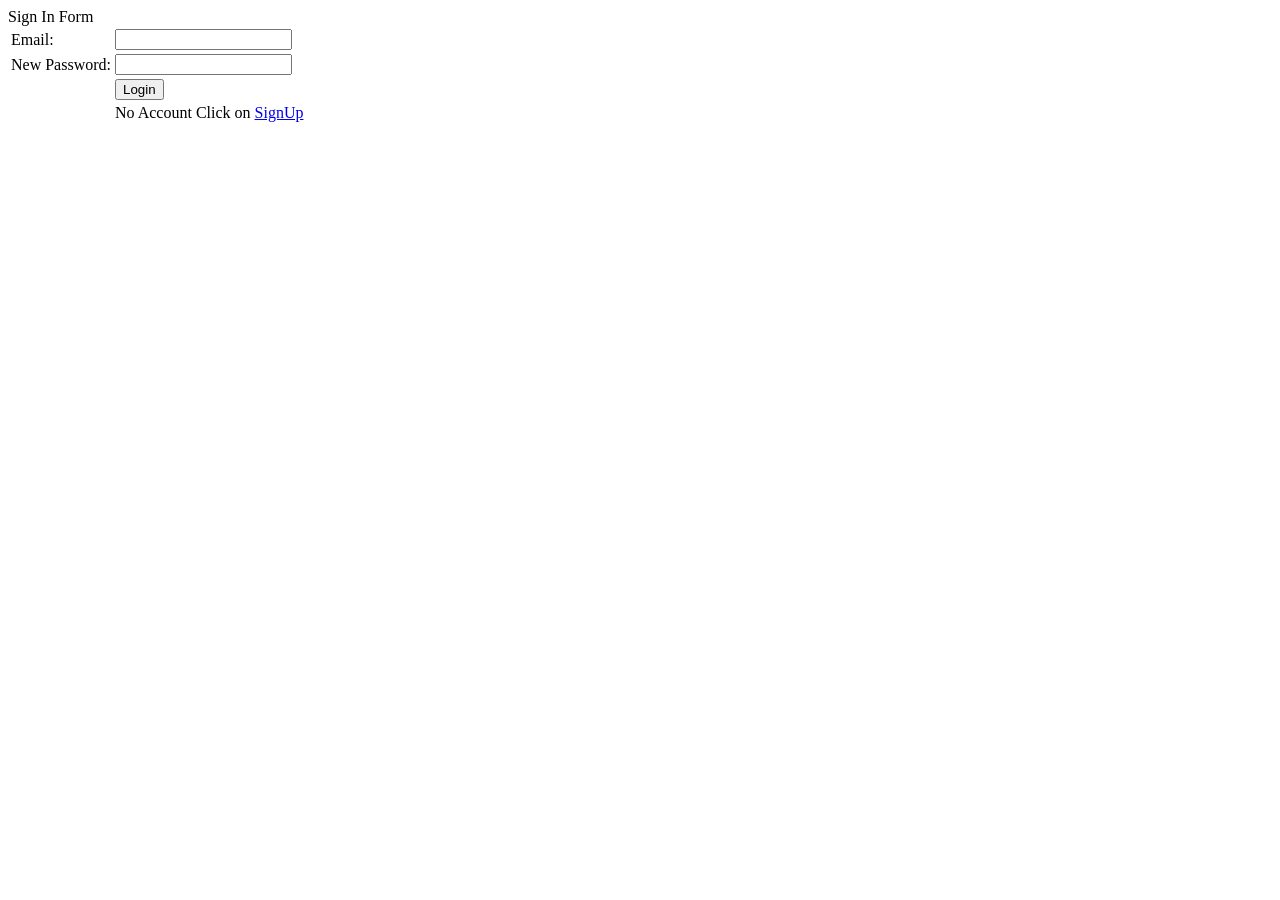
==== index.html @ 8078b3b3 "Add files via upload" ====
<!DOCTYPE html>
<html>
    <head>
        <title>Sign In Form</title>
        
    </head>

    <body>
        <div class="header">
            Sign In Form
        </div>

        <form >
            <table>
                <tr>
                    <td>Email:</td>
                    <td><input type="email" name="email" class="textInput"></td>
                </tr>
                <tr>
                    <td>New Password:</td>
                    <td><input type="password" name="password" class="textInput"></td>
                </tr>
                <tr>
                    <td></td>
                    <td><input type="submit" name="login_btn" value="Login"></td>
                </tr>
                <tr>
                    <td></td>
                    <td>No Account Click on <a href="signup.html">SignUp</a></td>
                </tr>
            </table>
        </form>
    </body>
</html>
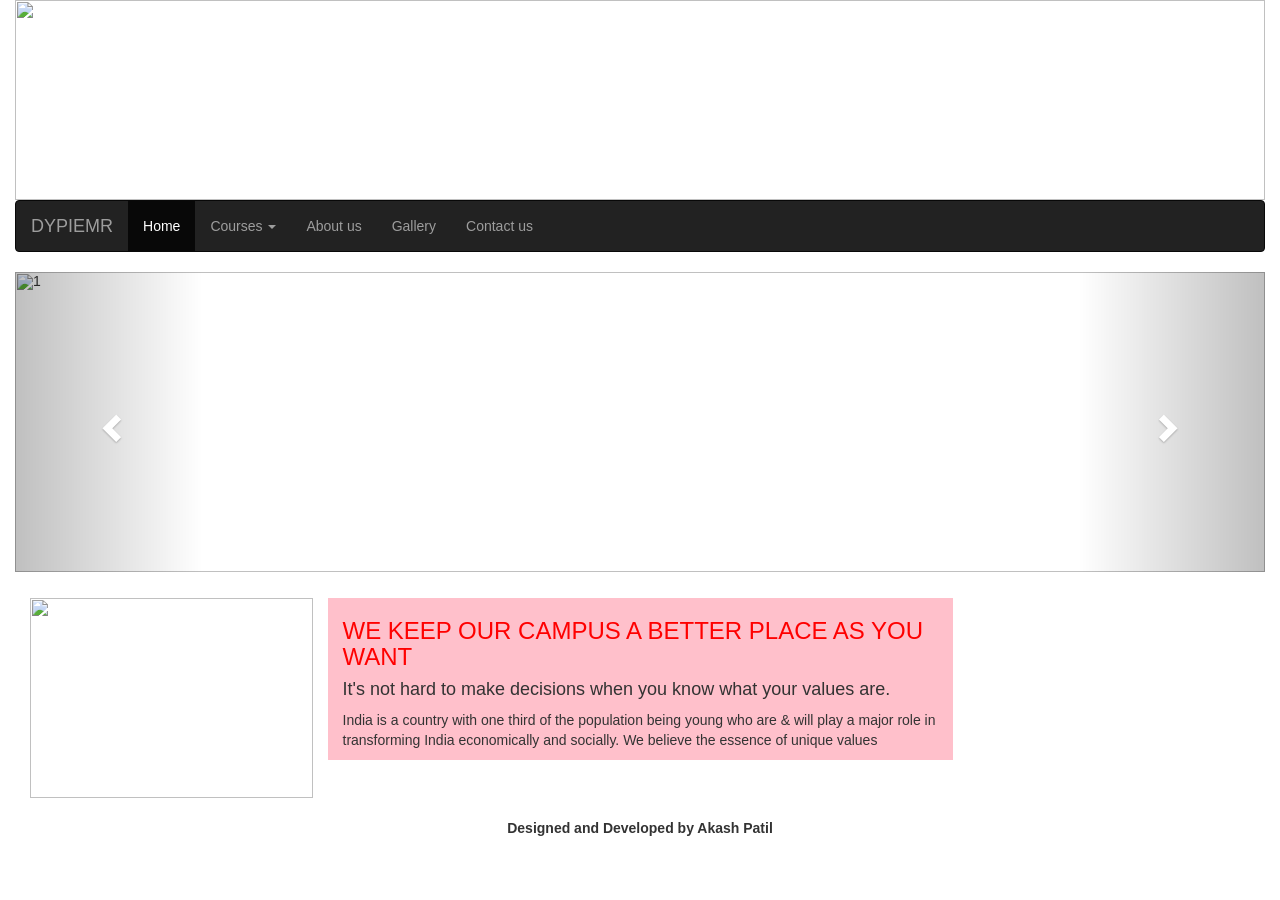
==== commit afed4fac: "Add files via upload" ====
--- a/index.html
+++ b/index.html
@@ -1,34 +1,116 @@
-<!DOCTYPE html>
 <html>
-    <head>
-        <title>Sign In Form</title>
-        
-    </head>
+<head>
+  <title>Bootstrap Example</title>
+  <meta charset="utf-8">
+  <meta name="viewport" content="width=device-width, initial-scale=1">
+  <link rel="stylesheet" href="https://maxcdn.bootstrapcdn.com/bootstrap/3.4.1/css/bootstrap.min.css">
+  <script src="https://ajax.googleapis.com/ajax/libs/jquery/3.4.1/jquery.min.js"></script>
+  <script src="https://maxcdn.bootstrapcdn.com/bootstrap/3.4.1/js/bootstrap.min.js"></script>
+</head>
 
-    <body>
-        <div class="header">
-            Sign In Form
-        </div>
+<body>
+<div class="container-fixed">
+<div class="col-md-12">
+<img src="images/d1.jpg" style="height:200px;width:100%;"/>
+</div><!--Banner div close-->
 
-        <form >
-            <table>
-                <tr>
-                    <td>Email:</td>
-                    <td><input type="email" name="email" class="textInput"></td>
-                </tr>
-                <tr>
-                    <td>New Password:</td>
-                    <td><input type="password" name="password" class="textInput"></td>
-                </tr>
-                <tr>
-                    <td></td>
-                    <td><input type="submit" name="login_btn" value="Login"></td>
-                </tr>
-                <tr>
-                    <td></td>
-                    <td>No Account Click on <a href="signup.html">SignUp</a></td>
-                </tr>
-            </table>
-        </form>
-    </body>
+<div class="col-md-12">
+
+<nav class="navbar navbar-inverse">
+  <div class="container-fluid">
+    <div class="navbar-header">
+      <a class="navbar-brand" href="#">DYPIEMR</a>
+    </div>
+    <ul class="nav navbar-nav">
+      <li class="active"><a href="index.html" >Home</a></li>
+      <li class="dropdown">
+        <a class="dropdown-toggle" data-toggle="dropdown" href="#">Courses
+        <span class="caret"></span></a>
+        <ul class="dropdown-menu">
+          <li><a href="#">Engineering</a></li>
+          <li><a href="#">Polytechnic</a></li>
+          <li><a href="#">MBA</a></li>
+        </ul>
+      </li>
+      <li><a href="#">About us</a></li>
+	   <li><a href="#">Gallery</a></li>
+      <li><a href="contactus.html">Contact us</a></li>
+    </ul>
+  </div>
+</nav>
+
+</div><!--Menu div close-->
+
+<div class="col-md-12">
+
+<div id="myCarousel" class="carousel slide" data-ride="carousel">
+  <!-- Indicators -->
+  <ol class="carousel-indicators">
+    <li data-target="#myCarousel" data-slide-to="0" class="active"></li>
+    <li data-target="#myCarousel" data-slide-to="1"></li>
+    <li data-target="#myCarousel" data-slide-to="2"></li>
+	<li data-target="#myCarousel" data-slide-to="3"></li>
+  </ol>
+
+  <!-- Wrapper for slides -->
+  <div class="carousel-inner">
+    <div class="item active">
+      <img src="images/dyp1.jpg" style="height:300px;width:100%;" alt="1">
+    </div>
+
+    <div class="item">
+      <img src="images/dyp2.jpg" style="height:300px;width:100%;" alt="2">
+    </div>
+
+    <div class="item">
+      <img src="images/dyp3.jpg" style="height:300px;width:100%;" alt="3">
+    </div>
+	
+	 <div class="item">
+      <img src="images/dyp4.jpg" style="height:300px;width:100%;" alt="4">
+    </div>
+	
+  </div>
+
+  <!-- Left and right controls -->
+  <a class="left carousel-control" href="#myCarousel" data-slide="prev">
+    <span class="glyphicon glyphicon-chevron-left"></span>
+    <span class="sr-only">Previous</span>
+  </a>
+  <a class="right carousel-control" href="#myCarousel" data-slide="next">
+    <span class="glyphicon glyphicon-chevron-right"></span>
+    <span class="sr-only">Next</span>
+  </a>
+</div>
+</div><!--slider-->
+
+<div class="col-md-12" style="margin-top:2%;">
+<div class="col-md-3">
+ <img src="images/car2.jpg" style="height:200px;width:100%;"/>
+</div>
+<div class="col-md-6" style="background-color:pink;">
+<p>
+<h3 style="color:red">WE KEEP OUR CAMPUS A BETTER PLACE AS YOU WANT</h3>
+<h4>It's not hard to make decisions when you know what your values are.</h4>
+India is a country with one third of the population being young who are & will play a major role in transforming India economically and socially. We believe the essence of unique values
+</p>
+</div>
+<div class="col-md-3">
+<marquee direction="up" onmouseover="this.stop();" onmouseout="this.start();">
+<a href="http://www.jspm.edu.in/" target="_blank">Welcome to JSPM college, Pune</a>
+<br>
+DYPIEMR akurdi
+
+</marquee>
+</div>
+</div><!--main news-->
+
+<div class="col-md-12" >
+<center>
+<br><b>Designed and Developed by Akash Patil</b>
+</center><br>
+</div>
+
+</div><!--container div close-->
+</body>
 </html>
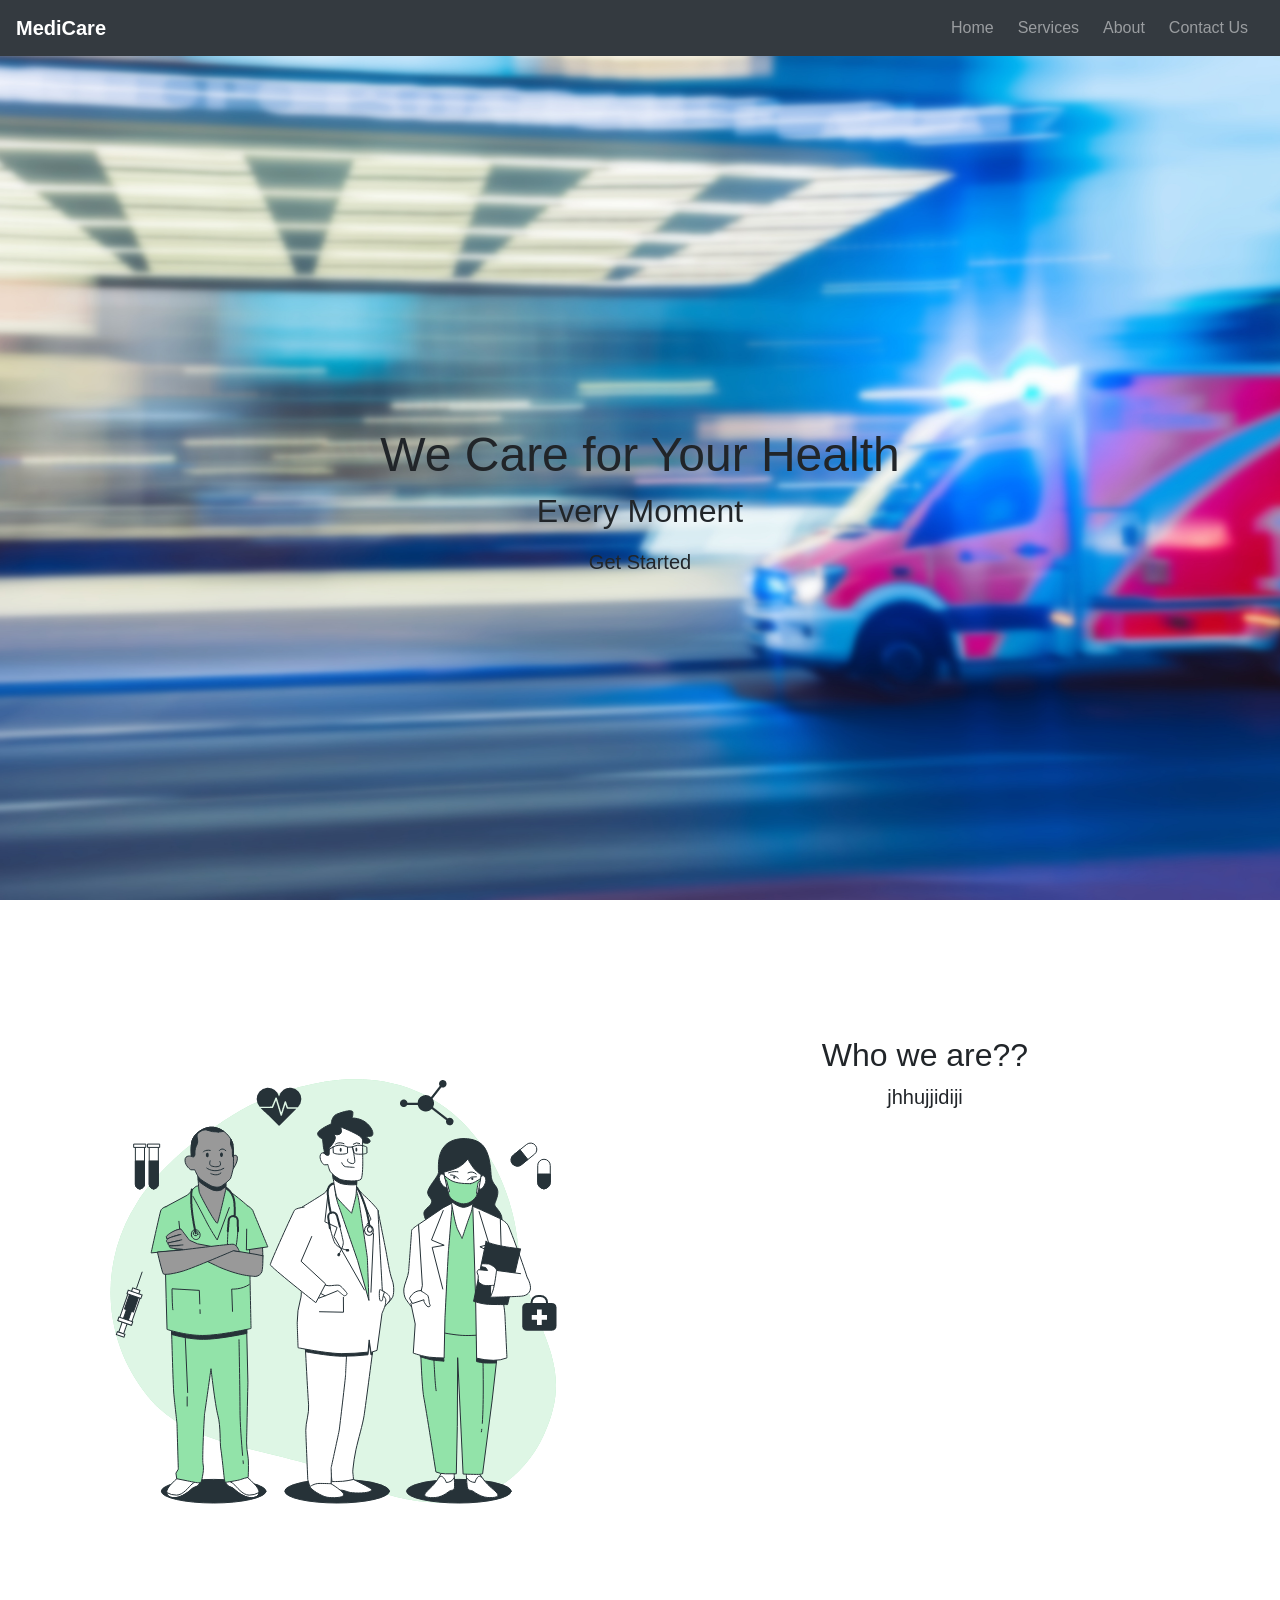
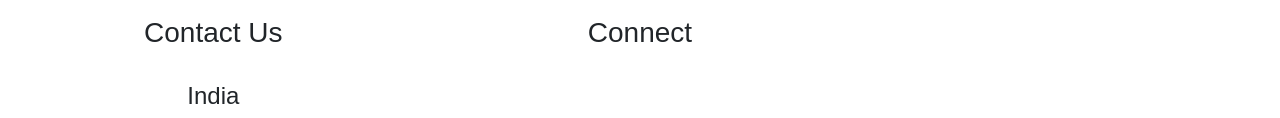
==== commit 20621aa7: "updated navbar+home" ====
--- a/index.html
+++ b/index.html
@@ -1,116 +1,92 @@
-<html>
-<head>
-  <title>Bootstrap Example</title>
-  <meta charset="utf-8">
-  <meta name="viewport" content="width=device-width, initial-scale=1">
-  <link rel="stylesheet" href="https://maxcdn.bootstrapcdn.com/bootstrap/3.4.1/css/bootstrap.min.css">
-  <script src="https://ajax.googleapis.com/ajax/libs/jquery/3.4.1/jquery.min.js"></script>
-  <script src="https://maxcdn.bootstrapcdn.com/bootstrap/3.4.1/js/bootstrap.min.js"></script>
-</head>
+<!DOCTYPE html>
+<html lang="en">
+  <head>
+    <meta charset="utf-8">
+    <meta name="viewport" content="width=device-width, initial-scale=1">
+    <link rel="stylesheet" href="https://maxcdn.bootstrapcdn.com/bootstrap/4.5.2/css/bootstrap.min.css">
+    <script src="https://ajax.googleapis.com/ajax/libs/jquery/3.5.1/jquery.min.js"></script>
+    <script src="https://cdnjs.cloudflare.com/ajax/libs/popper.js/1.16.0/umd/popper.min.js"></script>
+    <script src="https://maxcdn.bootstrapcdn.com/bootstrap/4.5.2/js/bootstrap.min.js"></script>
+    <script src= "https://ajax.googleapis.com/ajax/libs/jquery/3.5.1/jquery.min.js"> </script> 
+    <link rel="stylesheet" href="styles.css">
+  </head>
 
-<body>
-<div class="container-fixed">
-<div class="col-md-12">
-<img src="images/d1.jpg" style="height:200px;width:100%;"/>
-</div><!--Banner div close-->
+  <body>
+    <!--Navbar-->
+      <nav class="navbar navbar-expand-lg navbar-dark bg-dark navbar-custom sticky-top">
+        <a href="#Home" class="navbar-brand"><b>MediCare</b></a>
+        <button class="navbar-toggler" type="button" data-toggle="collapse" data-target="#navbar1">
+            <span class="navbar-toggler-icon"></span>
+        </button>
 
-<div class="col-md-12">
+        <div class="navbar-center navbar-collapse collapse" id="navbar1">
+            <ul class="navbar-nav ml-auto">
+                <li class="nav-item">
+                    <a class="nav-link mr-2" href="#Home">Home</a>
+                </li>
+                <li class="nav-item">
+                    <a class="nav-link mr-2" href="#Serices">Services</a>
+                </li>
+                <li class="nav-item">
+                    <a class="nav-link mr-2" href="#AboutMe">About</a>
+                </li>
+                <li class="nav-item">
+                    <a class="nav-link mr-2" href="#ContactUs">Contact Us</a>
+                </li>
+            </ul>
+        </div>
+    </nav>
+    <!--End Navbar-->
 
-<nav class="navbar navbar-inverse">
-  <div class="container-fluid">
-    <div class="navbar-header">
-      <a class="navbar-brand" href="#">DYPIEMR</a>
+
+    <!--Home section-->
+    <div id="home">
+        <div class="landing-text">
+            <h1>We Care for Your Health</h1>
+            <h2>Every Moment</h2>
+            <a href="#" class="btn btn-default btn-lg">Get Started</a>
+        </div>
     </div>
-    <ul class="nav navbar-nav">
-      <li class="active"><a href="index.html" >Home</a></li>
-      <li class="dropdown">
-        <a class="dropdown-toggle" data-toggle="dropdown" href="#">Courses
-        <span class="caret"></span></a>
-        <ul class="dropdown-menu">
-          <li><a href="#">Engineering</a></li>
-          <li><a href="#">Polytechnic</a></li>
-          <li><a href="#">MBA</a></li>
-        </ul>
-      </li>
-      <li><a href="#">About us</a></li>
-	   <li><a href="#">Gallery</a></li>
-      <li><a href="contactus.html">Contact us</a></li>
-    </ul>
-  </div>
-</nav>
+    <!--Home section end-->
 
-</div><!--Menu div close-->
 
-<div class="col-md-12">
+    <!--Short info-->
+    <div class="padding">
+        <div class="container">
+            <div class="row">
+            <div class="col-sm-6">
+                <img src="Doctors.gif">
+            </div>
 
-<div id="myCarousel" class="carousel slide" data-ride="carousel">
-  <!-- Indicators -->
-  <ol class="carousel-indicators">
-    <li data-target="#myCarousel" data-slide-to="0" class="active"></li>
-    <li data-target="#myCarousel" data-slide-to="1"></li>
-    <li data-target="#myCarousel" data-slide-to="2"></li>
-	<li data-target="#myCarousel" data-slide-to="3"></li>
-  </ol>
+            <div class="col-sm-6 text-center">
+                <h2>Who we are??</h2>
+                <p class="lead"> 
+                    jhhujjidiji
+                </p>
+            </div>
+        </div>
+    </div>
+    </div>
+    <!--end short info-->
 
-  <!-- Wrapper for slides -->
-  <div class="carousel-inner">
-    <div class="item active">
-      <img src="images/dyp1.jpg" style="height:300px;width:100%;" alt="1">
-    </div>
+    <footer class="container-fluid text-center">
+        <div class="row">
+            <div class="col-sm-4">
+                <h3>Contact Us</h3>
+                <br>
+                <h4>India</h4>
+            </div>
 
-    <div class="item">
-      <img src="images/dyp2.jpg" style="height:300px;width:100%;" alt="2">
-    </div>
+            <div class="col-sm-4">
+                <h3>Connect</h3>
+                <a href="#" class="fa fa-facebook"></a>
+                <a href="#" class="fa fa-twitter"></a>
+                <a href="#" class="fa fa-google"></a>
+                <a href="#" class="fa fa-linkedin"></a>
+                <a href="#" class="fa fa-youtube"></a>
+            </div>
+        </div>
 
-    <div class="item">
-      <img src="images/dyp3.jpg" style="height:300px;width:100%;" alt="3">
-    </div>
-	
-	 <div class="item">
-      <img src="images/dyp4.jpg" style="height:300px;width:100%;" alt="4">
-    </div>
-	
-  </div>
-
-  <!-- Left and right controls -->
-  <a class="left carousel-control" href="#myCarousel" data-slide="prev">
-    <span class="glyphicon glyphicon-chevron-left"></span>
-    <span class="sr-only">Previous</span>
-  </a>
-  <a class="right carousel-control" href="#myCarousel" data-slide="next">
-    <span class="glyphicon glyphicon-chevron-right"></span>
-    <span class="sr-only">Next</span>
-  </a>
-</div>
-</div><!--slider-->
-
-<div class="col-md-12" style="margin-top:2%;">
-<div class="col-md-3">
- <img src="images/car2.jpg" style="height:200px;width:100%;"/>
-</div>
-<div class="col-md-6" style="background-color:pink;">
-<p>
-<h3 style="color:red">WE KEEP OUR CAMPUS A BETTER PLACE AS YOU WANT</h3>
-<h4>It's not hard to make decisions when you know what your values are.</h4>
-India is a country with one third of the population being young who are & will play a major role in transforming India economically and socially. We believe the essence of unique values
-</p>
-</div>
-<div class="col-md-3">
-<marquee direction="up" onmouseover="this.stop();" onmouseout="this.start();">
-<a href="http://www.jspm.edu.in/" target="_blank">Welcome to JSPM college, Pune</a>
-<br>
-DYPIEMR akurdi
-
-</marquee>
-</div>
-</div><!--main news-->
-
-<div class="col-md-12" >
-<center>
-<br><b>Designed and Developed by Akash Patil</b>
-</center><br>
-</div>
-
-</div><!--container div close-->
-</body>
+    </footer>
+  </body>
 </html>
--- a/styles.css
+++ b/styles.css
@@ -0,0 +1,28 @@
+html,body{
+    height: 100%;
+    width: 100%;
+}
+
+#home{
+    background:url(home-img.jpg) no-repeat center center fixed;
+    display: table;
+    height: 100%;
+    position: relative;
+    width: 100%;
+    background-size: cover;
+}
+
+.landing-text{
+    display: table-cell;
+    text-align: center;
+    vertical-align: middle;
+}
+
+.landing-text h1{
+    font-size: 300%;
+    font-weight: 500;
+}
+
+.padding{
+    padding: 80px 0;
+}
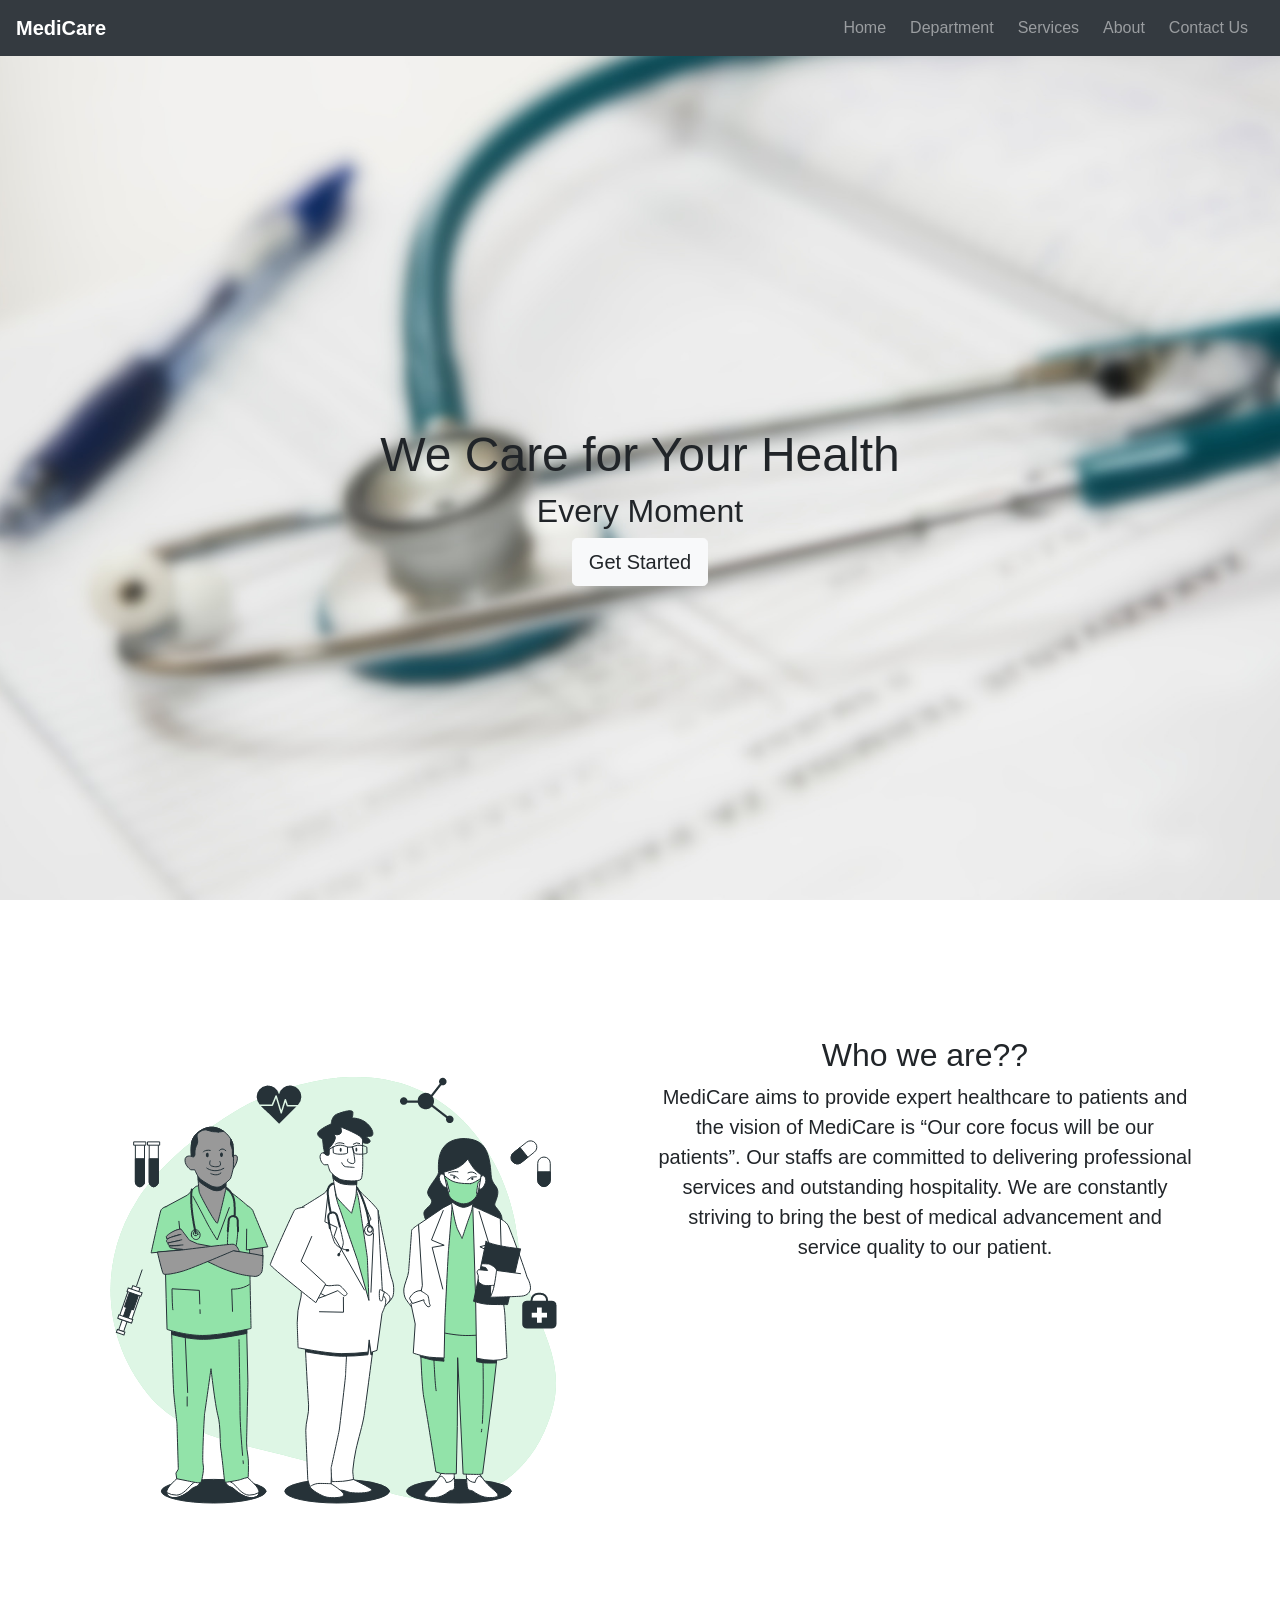
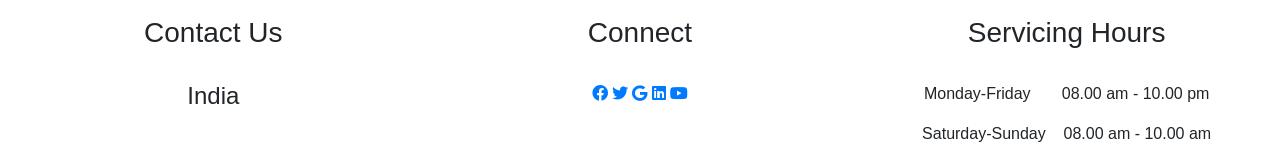
==== commit dfdb3692: "updated footer+fixed img issue" ====
--- a/index.html
+++ b/index.html
@@ -8,6 +8,9 @@
     <script src="https://cdnjs.cloudflare.com/ajax/libs/popper.js/1.16.0/umd/popper.min.js"></script>
     <script src="https://maxcdn.bootstrapcdn.com/bootstrap/4.5.2/js/bootstrap.min.js"></script>
     <script src= "https://ajax.googleapis.com/ajax/libs/jquery/3.5.1/jquery.min.js"> </script> 
+    <link rel="stylesheet" href="https://cdnjs.cloudflare.com/ajax/libs/font-awesome/4.7.0/css/font-awesome.min.css">
+    <link rel="stylesheet" href="path/to/font-awesome/css/font-awesome.min.css">
+    <link rel="stylesheet" href="https://use.fontawesome.com/releases/v5.3.1/css/all.css" integrity="sha384-mzrmE5qonljUremFsqc01SB46JvROS7bZs3IO2EmfFsd15uHvIt+Y8vEf7N7fWAU" crossorigin="anonymous">
     <link rel="stylesheet" href="styles.css">
   </head>
 
@@ -23,6 +26,9 @@
             <ul class="navbar-nav ml-auto">
                 <li class="nav-item">
                     <a class="nav-link mr-2" href="#Home">Home</a>
+                </li>
+                <li class="nav-item">
+                    <a class="nav-link mr-2" href="#Department">Department</a>
                 </li>
                 <li class="nav-item">
                     <a class="nav-link mr-2" href="#Serices">Services</a>
@@ -44,7 +50,7 @@
         <div class="landing-text">
             <h1>We Care for Your Health</h1>
             <h2>Every Moment</h2>
-            <a href="#" class="btn btn-default btn-lg">Get Started</a>
+            <a href="#" class="btn btn-light btn-lg" role="button">Get Started</a>
         </div>
     </div>
     <!--Home section end-->
@@ -55,13 +61,13 @@
         <div class="container">
             <div class="row">
             <div class="col-sm-6">
-                <img src="Doctors.gif">
+                <img class="img-fluid" src="Doctors.gif">
             </div>
 
             <div class="col-sm-6 text-center">
                 <h2>Who we are??</h2>
                 <p class="lead"> 
-                    jhhujjidiji
+                    MediCare aims to provide expert healthcare to patients and the vision of MediCare is “Our core focus will be our patients”. Our staffs are committed to delivering professional services and outstanding hospitality. We are constantly striving to bring the best of medical advancement and service quality to our patient.
                 </p>
             </div>
         </div>
@@ -69,6 +75,10 @@
     </div>
     <!--end short info-->
 
+    <div id="fixed">
+    </div>
+
+    <!--Footer started-->
     <footer class="container-fluid text-center">
         <div class="row">
             <div class="col-sm-4">
@@ -79,14 +89,22 @@
 
             <div class="col-sm-4">
                 <h3>Connect</h3>
-                <a href="#" class="fa fa-facebook"></a>
-                <a href="#" class="fa fa-twitter"></a>
-                <a href="#" class="fa fa-google"></a>
-                <a href="#" class="fa fa-linkedin"></a>
-                <a href="#" class="fa fa-youtube"></a>
+                <br>
+                <a href="#" class="fab fa-facebook"></a>
+                <a href="#" class="fab fa-twitter"></a>
+                <a href="#" class="fab fa-google"></a>
+                <a href="#" class="fab fa-linkedin"></a>
+                <a href="#" class="fab fa-youtube"></a>
+            </div>
+
+            <div class="col-sm-4">
+                <h3>Servicing Hours</h3>
+                <br>
+                <p>Monday-Friday &nbsp;&nbsp;&nbsp;&nbsp;&nbsp; 08.00 am - 10.00 pm</p>
+                <p>Saturday-Sunday &nbsp;&nbsp;  08.00 am - 10.00 am            </p>
             </div>
         </div>
-
     </footer>
+    <!--Footer ended-->
   </body>
 </html>
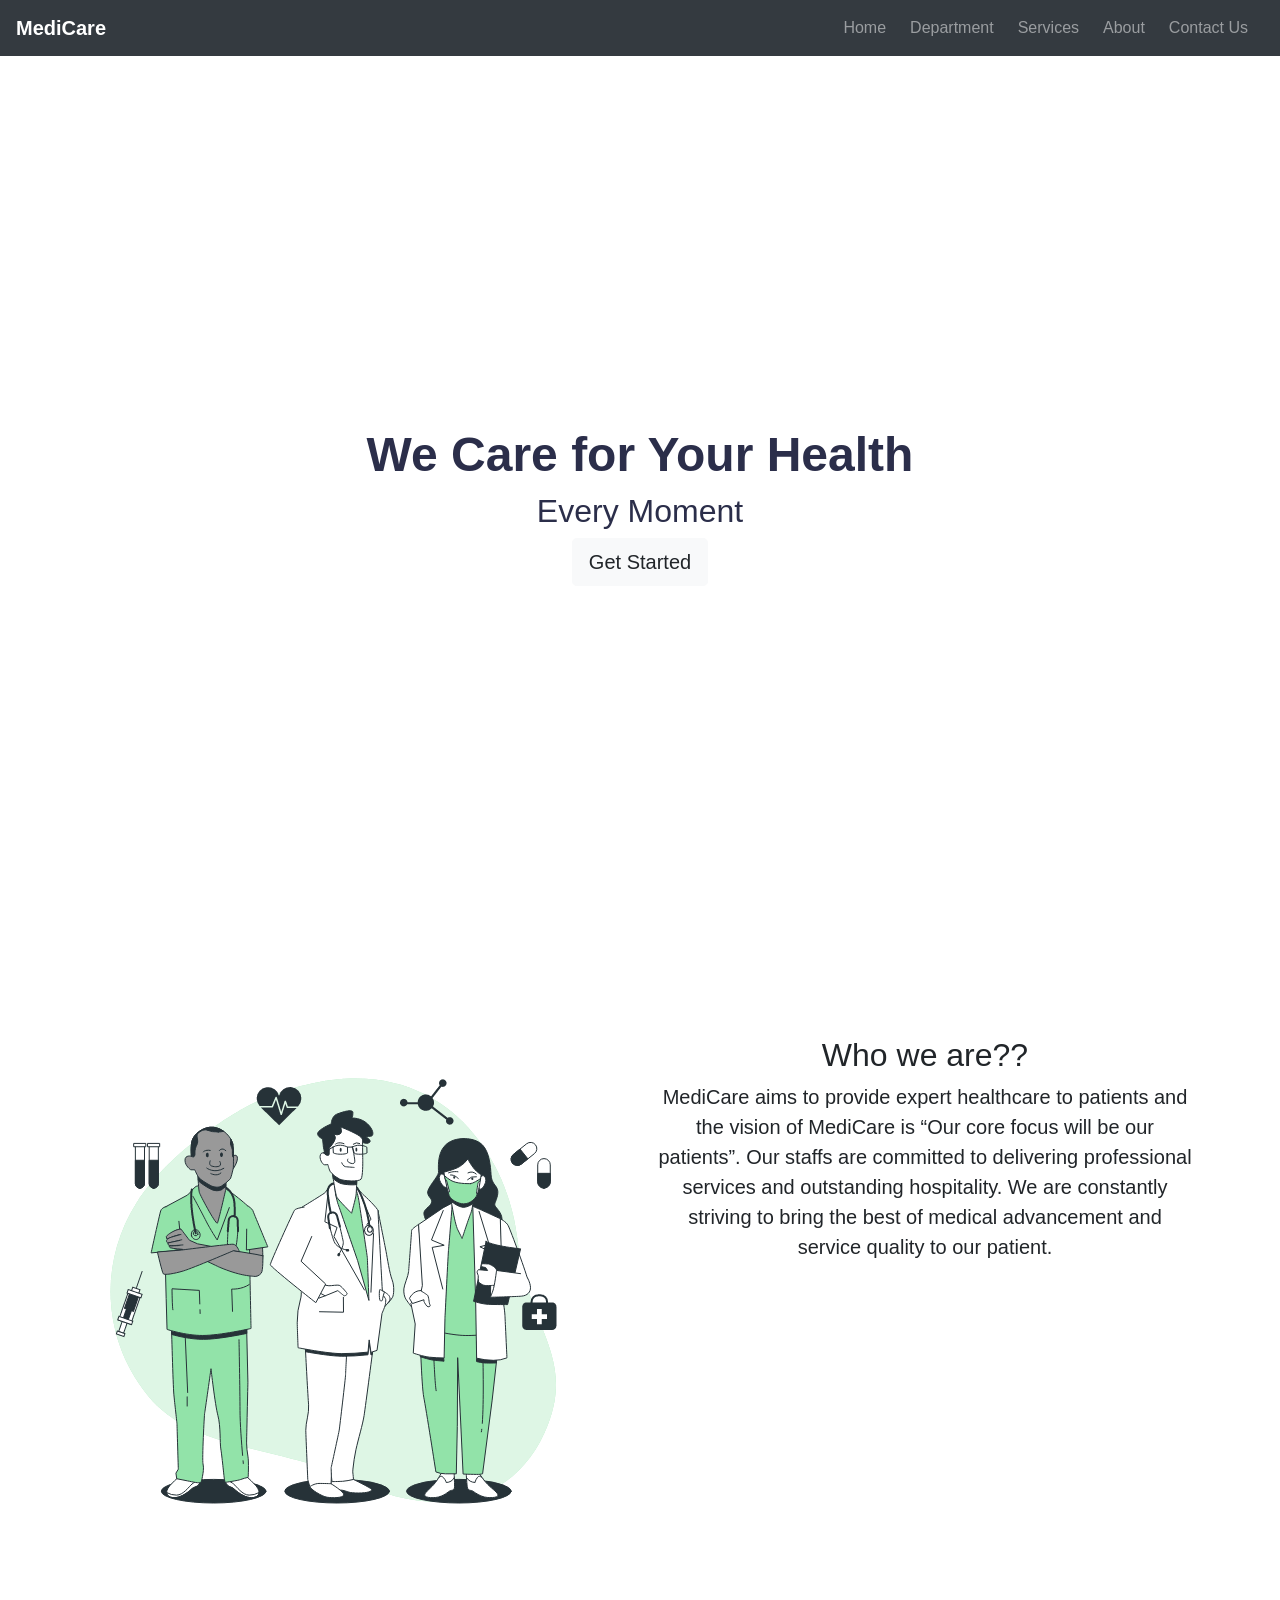
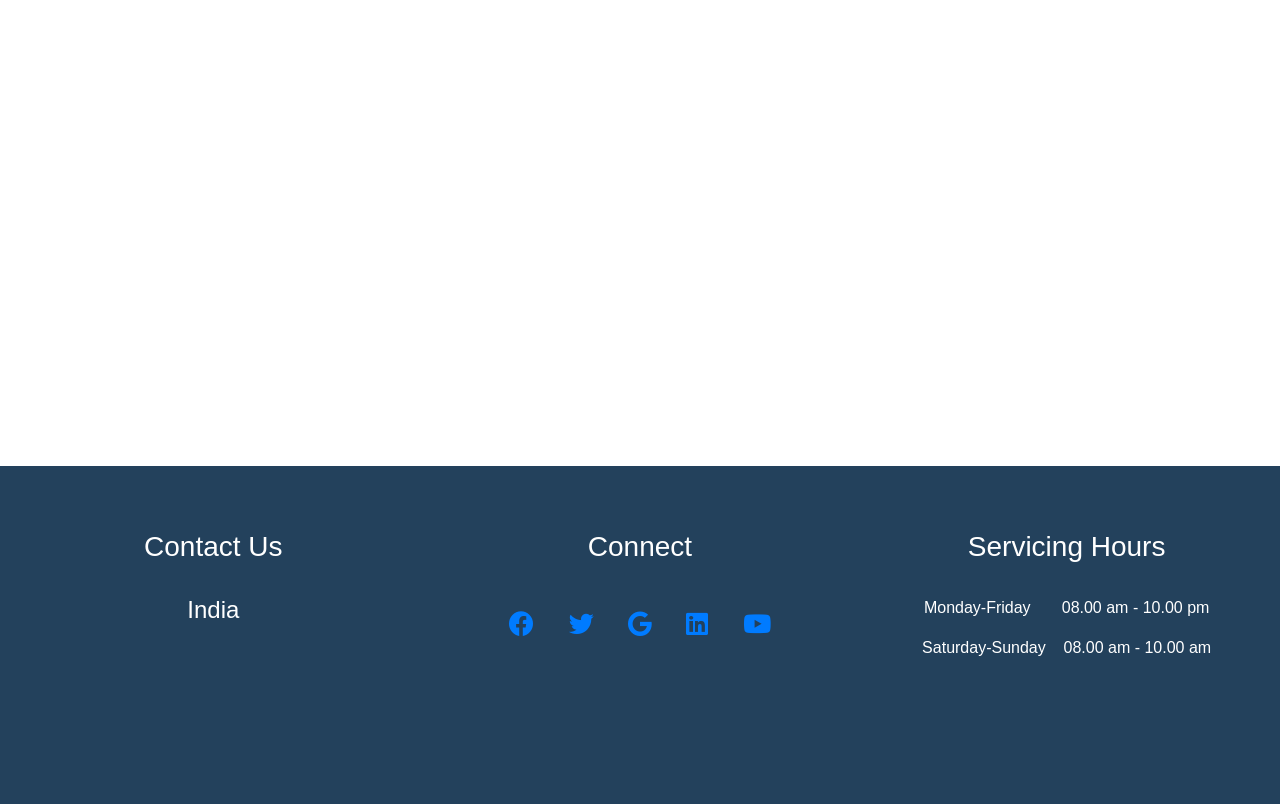
==== commit 04fc2100: "Update index.html" ====
--- a/index.html
+++ b/index.html
@@ -11,7 +11,7 @@
     <link rel="stylesheet" href="https://cdnjs.cloudflare.com/ajax/libs/font-awesome/4.7.0/css/font-awesome.min.css">
     <link rel="stylesheet" href="path/to/font-awesome/css/font-awesome.min.css">
     <link rel="stylesheet" href="https://use.fontawesome.com/releases/v5.3.1/css/all.css" integrity="sha384-mzrmE5qonljUremFsqc01SB46JvROS7bZs3IO2EmfFsd15uHvIt+Y8vEf7N7fWAU" crossorigin="anonymous">
-    <link rel="stylesheet" href="styles.css">
+    <link rel="stylesheet" href="/css/styles.css">
   </head>
 
   <body>
@@ -107,4 +107,4 @@
     </footer>
     <!--Footer ended-->
   </body>
-</html>+</html>
--- a/css/styles.css
+++ b/css/styles.css
@@ -0,0 +1,55 @@
+
+html,body{
+    height: 100%;
+    width: 100%;
+}
+html {
+    scroll-behavior: smooth;
+}
+
+
+#home{
+    background:url(home-img.jpg) no-repeat center center fixed;
+    display: table;
+    height: 100%;
+    position: relative;
+    width: 100%;
+    background-size: cover;
+}
+
+.landing-text{
+    display: table-cell;
+    text-align: center;
+    vertical-align: middle;
+    color: #2b2e4a;
+}
+
+.landing-text h1{
+    font-size: 300%;
+    font-weight: 700;
+}
+
+.padding{
+    padding: 80px 0;
+}
+
+#fixed{
+    background: url(stethoscope.jpg) no-repeat center center fixed;
+    display: table;
+    height: 50%;
+    position: relative;
+    width: 100%;
+    background-size: cover;
+}
+
+footer{
+    width: 100%;
+    background-color: #23415C;
+    padding: 5% 5% 10% 5%;
+    color: #fff;
+}
+
+.fab{
+    padding: 15px;
+    font-size: 25px;
+}
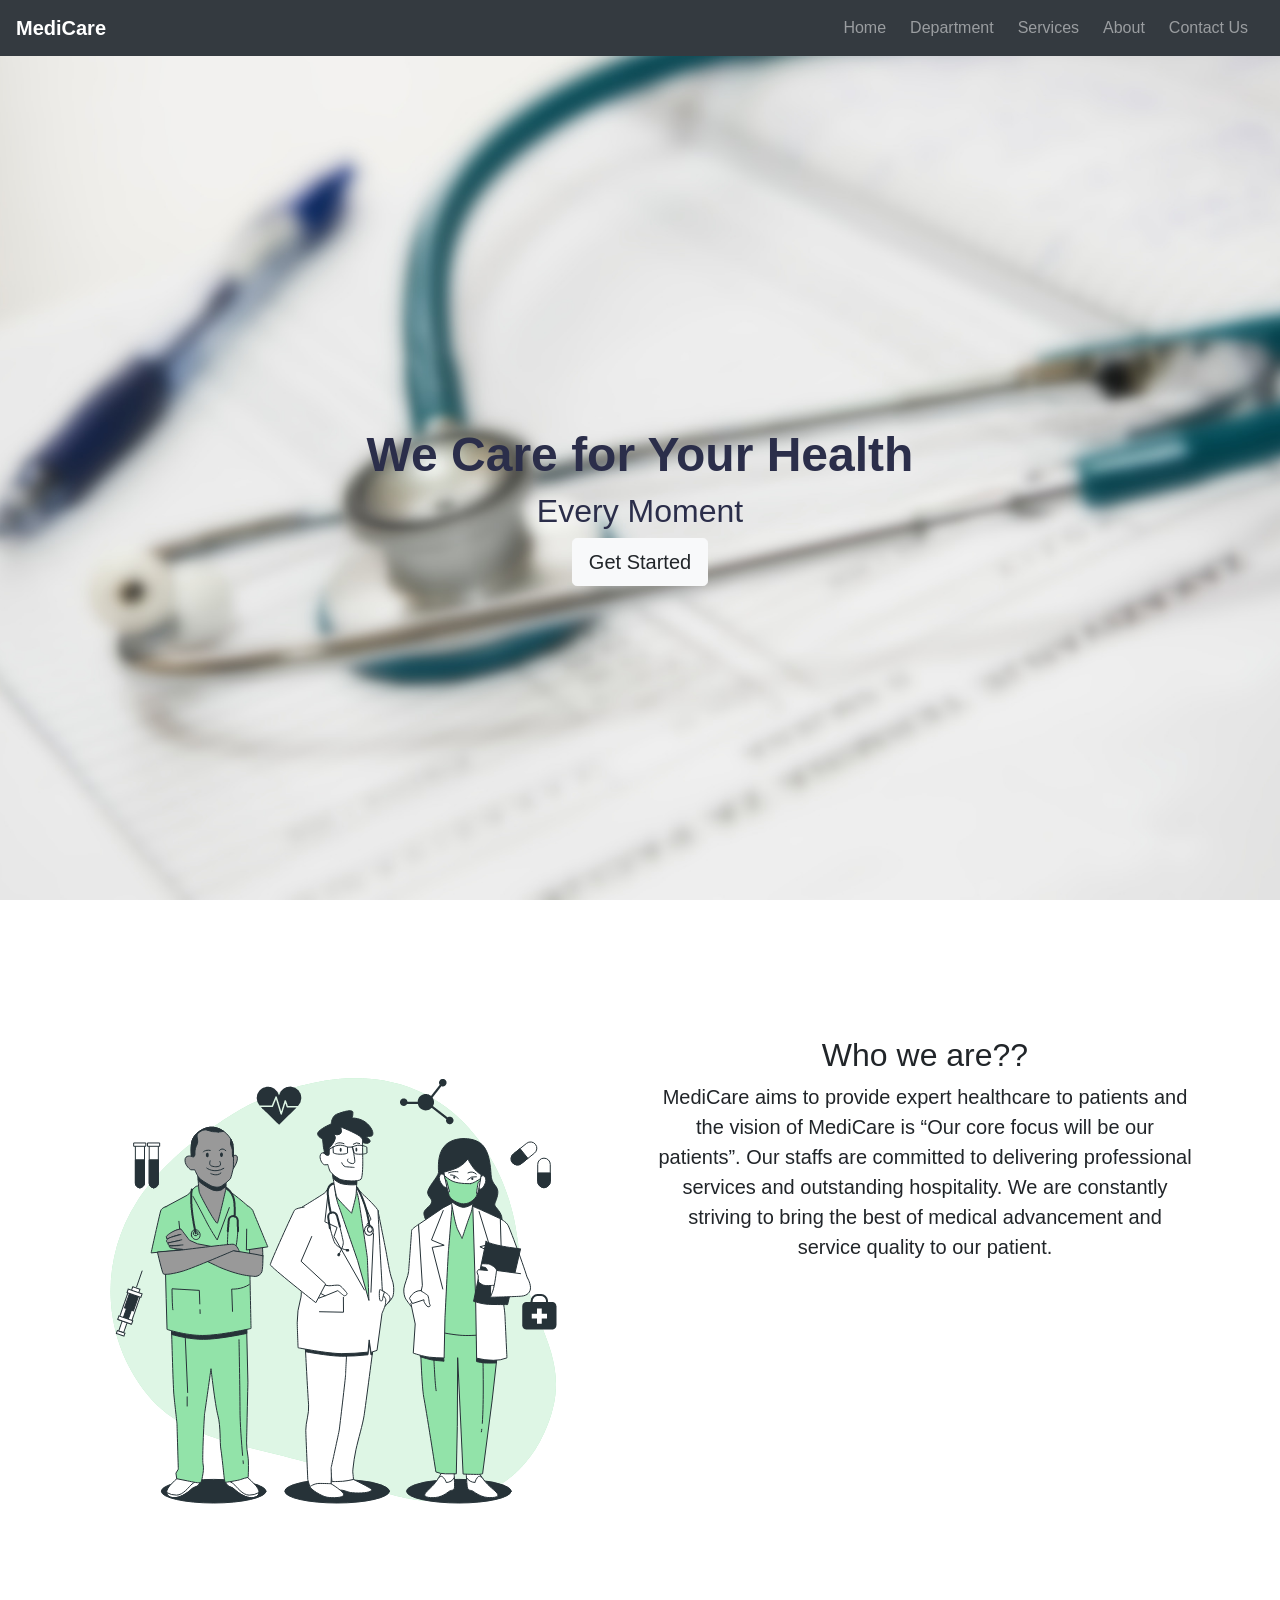
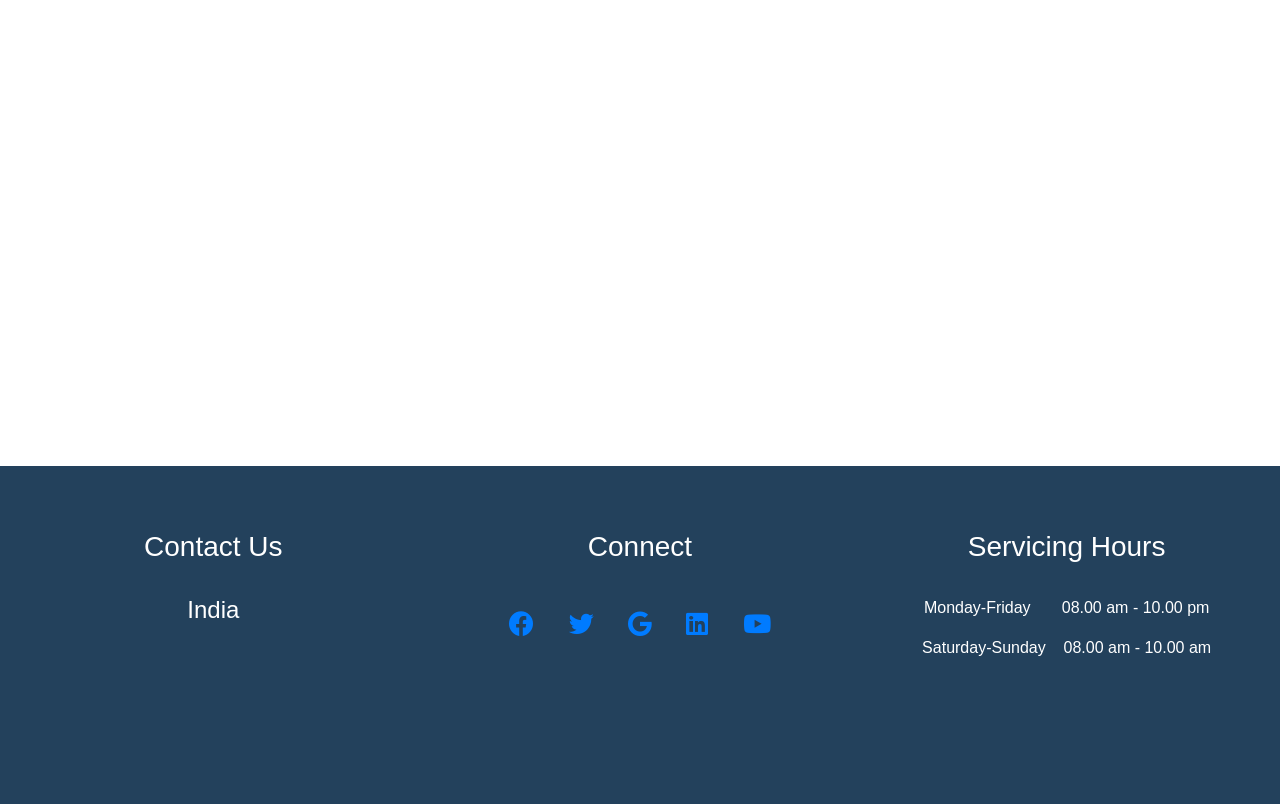
==== commit d86e72ca: "Update index.html" ====
--- a/index.html
+++ b/index.html
@@ -11,7 +11,7 @@
     <link rel="stylesheet" href="https://cdnjs.cloudflare.com/ajax/libs/font-awesome/4.7.0/css/font-awesome.min.css">
     <link rel="stylesheet" href="path/to/font-awesome/css/font-awesome.min.css">
     <link rel="stylesheet" href="https://use.fontawesome.com/releases/v5.3.1/css/all.css" integrity="sha384-mzrmE5qonljUremFsqc01SB46JvROS7bZs3IO2EmfFsd15uHvIt+Y8vEf7N7fWAU" crossorigin="anonymous">
-    <link rel="stylesheet" href="/css/styles.css">
+    <link rel="stylesheet" href="styles.css">
   </head>
 
   <body>
--- a/styles.css
+++ b/styles.css
@@ -0,0 +1,54 @@
+html,body{
+    height: 100%;
+    width: 100%;
+}
+html {
+    scroll-behavior: smooth;
+}
+
+
+#home{
+    background:url(home-img.jpg) no-repeat center center fixed;
+    display: table;
+    height: 100%;
+    position: relative;
+    width: 100%;
+    background-size: cover;
+}
+
+.landing-text{
+    display: table-cell;
+    text-align: center;
+    vertical-align: middle;
+    color: #2b2e4a;
+}
+
+.landing-text h1{
+    font-size: 300%;
+    font-weight: 700;
+}
+
+.padding{
+    padding: 80px 0;
+}
+
+#fixed{
+    background: url(stethoscope.jpg) no-repeat center center fixed;
+    display: table;
+    height: 50%;
+    position: relative;
+    width: 100%;
+    background-size: cover;
+}
+
+footer{
+    width: 100%;
+    background-color: #23415C;
+    padding: 5% 5% 10% 5%;
+    color: #fff;
+}
+
+.fab{
+    padding: 15px;
+    font-size: 25px;
+}
